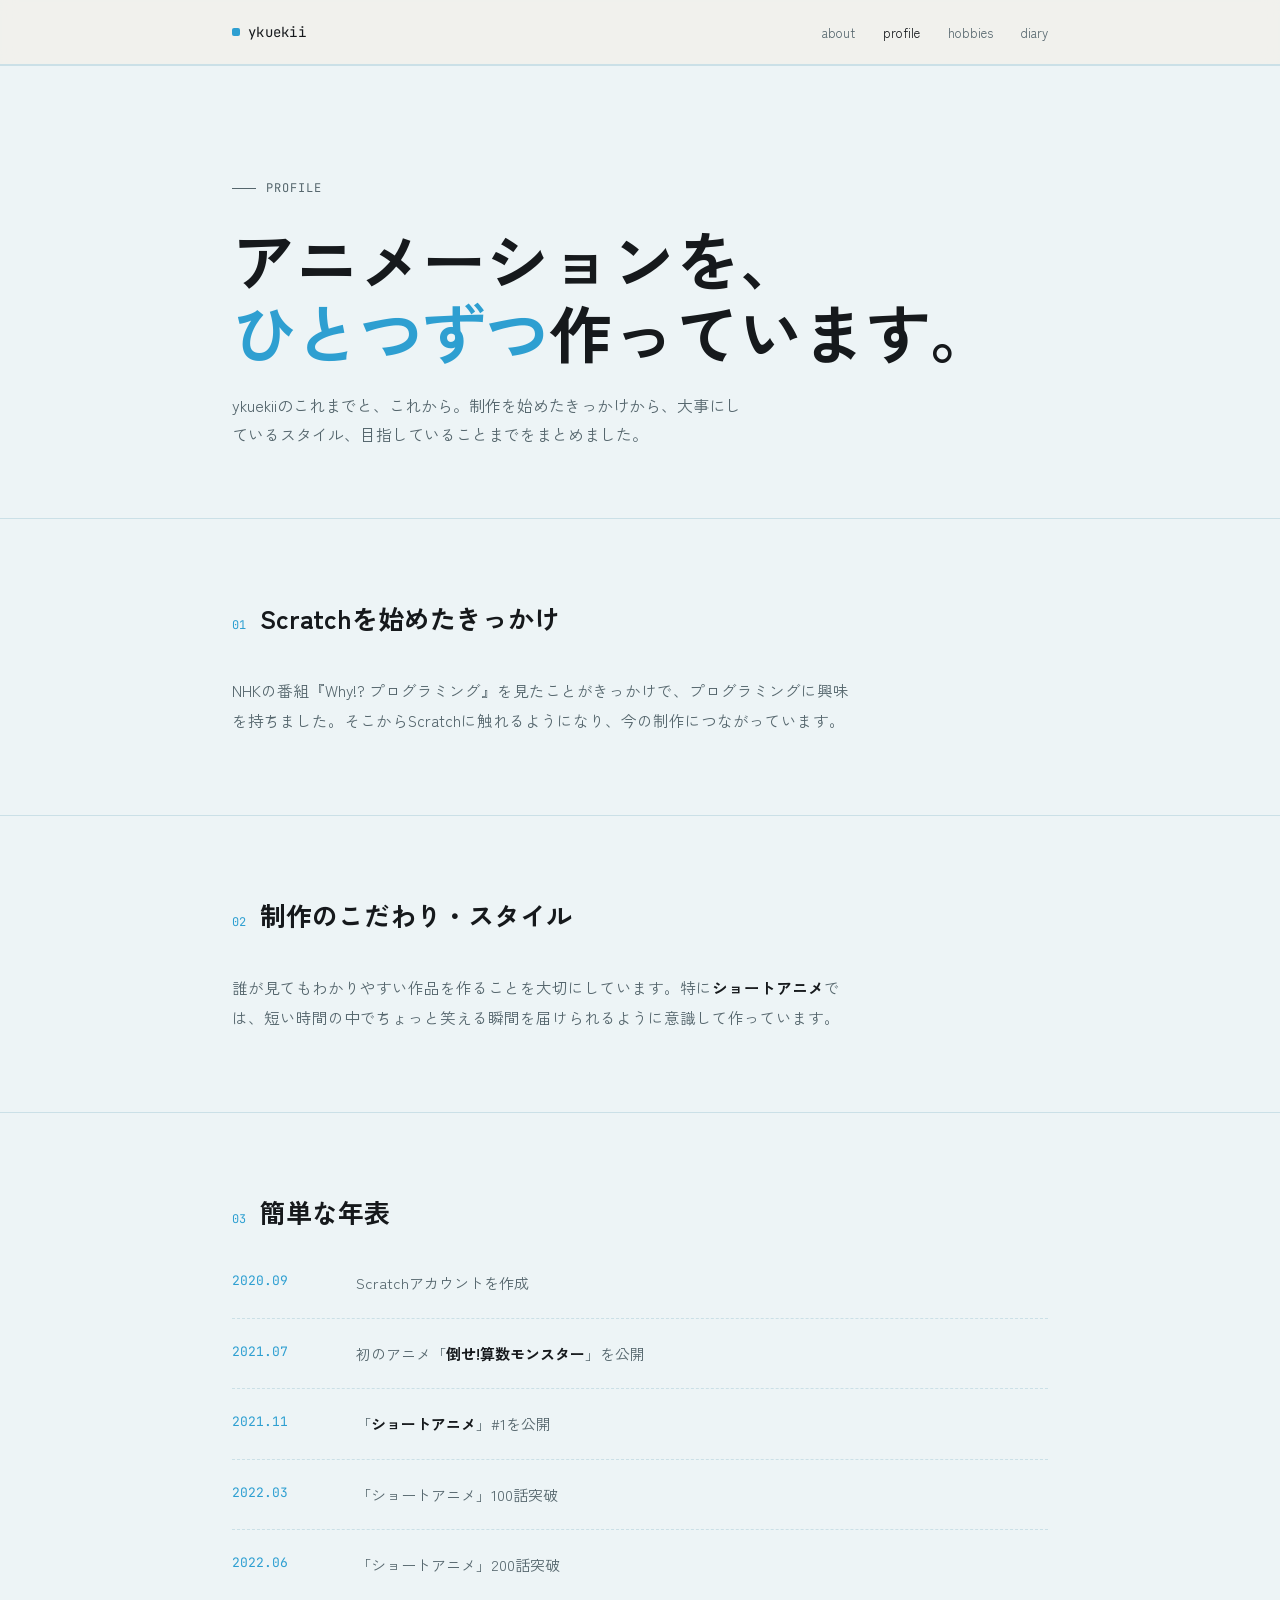
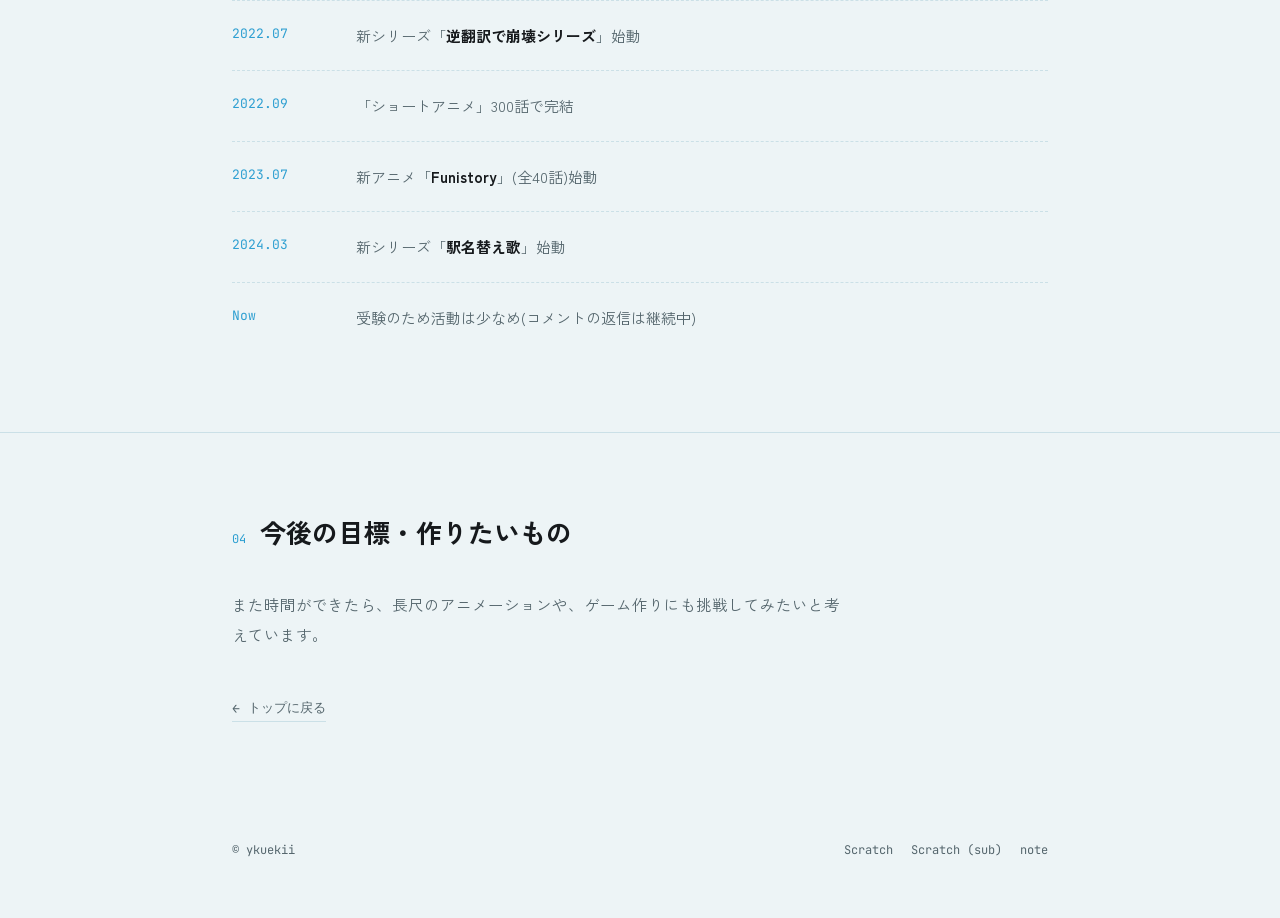
==== about.html @ 0d8f15a8 "Add files via upload" ====
<!DOCTYPE html>
<html lang="ja">
<head>
<meta charset="UTF-8">
<meta name="viewport" content="width=device-width, initial-scale=1.0">
<title>profile — ykuekii</title>
<style>
  @import url('https://fonts.googleapis.com/css2?family=Zen+Kaku+Gothic+New:wght@500;700&family=Space+Grotesk:wght@400;500&family=JetBrains+Mono:wght@400;500&display=swap');

  :root{
    --bg: #EDF4F6;
    --ink: #16191C;
    --ink-soft: #55666D;
    --accent: #2E9FD1;
    --line: #CBE0E7;
    --card: #F7FBFC;
  }

  *{ margin:0; padding:0; box-sizing:border-box; }
  html{ scroll-behavior: smooth; }

  body{
    background: var(--bg);
    color: var(--ink);
    font-family: 'Zen Kaku Gothic New', 'Space Grotesk', sans-serif;
    -webkit-font-smoothing: antialiased;
    overflow-x: hidden;
  }

  ::selection{ background: var(--accent); color: var(--ink); }
  a{ color: inherit; text-decoration: none; }

  .wrap{
    max-width: 880px;
    margin: 0 auto;
    padding: 0 32px;
  }

  /* ---------- NAV ---------- */
  header{
    position: sticky;
    top: 0;
    z-index: 20;
    background: rgba(241,240,236,0.85);
    backdrop-filter: blur(8px);
    border-bottom: 1px solid var(--line);
  }
  nav.wrap{
    display:flex;
    align-items:center;
    justify-content: space-between;
    height: 64px;
  }
  .logo{
    font-family: 'JetBrains Mono', monospace;
    font-size: 14px;
    letter-spacing: 0.02em;
    display:flex;
    align-items:center;
    gap:8px;
  }
  .logo .dot{
    width:8px; height:8px;
    background: var(--accent);
    display:inline-block;
    border-radius: 2px;
  }
  .navlinks{
    display:flex;
    gap: 28px;
    font-size: 13px;
    color: var(--ink-soft);
  }
  .navlinks a{ transition: color .2s ease; }
  .navlinks a:hover{ color: var(--ink); }
  .navlinks a.current{ color: var(--ink); }

  /* ---------- PAGE HEAD ---------- */
  .pagehead{
    padding: 90px 0 70px;
  }
  .pagehead .eyebrow{
    font-family: 'JetBrains Mono', monospace;
    font-size: 12px;
    color: var(--ink-soft);
    letter-spacing: 0.08em;
    text-transform: uppercase;
    margin-bottom: 22px;
    display:flex;
    align-items:center;
    gap: 10px;
  }
  .pagehead .eyebrow::before{
    content:'';
    width: 24px; height: 1px;
    background: var(--ink-soft);
  }
  .pagehead h1{
    font-weight: 700;
    font-size: clamp(38px, 7vw, 64px);
    line-height: 1.15;
    letter-spacing: -0.01em;
  }
  .pagehead h1 .accent{ color: var(--accent); }
  .pagehead p{
    margin-top: 22px;
    max-width: 520px;
    font-size: 16px;
    line-height: 1.8;
    color: var(--ink-soft);
  }

  /* ---------- SECTION ---------- */
  section{ padding: 80px 0; border-top: 1px solid var(--line); }
  .sectionhead{
    display:flex;
    align-items: baseline;
    gap: 14px;
    margin-bottom: 40px;
  }
  .sectionhead .num{
    font-family: 'JetBrains Mono', monospace;
    font-size: 12px;
    color: var(--accent);
  }
  .sectionhead h2{
    font-weight: 700;
    font-size: 26px;
  }
  .sectionbody{
    max-width: 620px;
    font-size: 15.5px;
    line-height: 1.9;
    color: var(--ink-soft);
  }
  .sectionbody strong{ color: var(--ink); font-weight: 700; }

  /* ---------- TIMELINE ---------- */
  .timeline{
    display:flex;
    flex-direction: column;
  }
  .tl-row{
    display:grid;
    grid-template-columns: 100px 1fr;
    gap: 24px;
    padding: 22px 0;
    border-bottom: 1px dashed var(--line);
  }
  .tl-row:first-child{ padding-top: 0; }
  .tl-row:last-child{ border-bottom: none; }
  .tl-row .when{
    font-family: 'JetBrains Mono', monospace;
    font-size: 13px;
    color: var(--accent);
    padding-top: 2px;
  }
  .tl-row .what{
    font-size: 15px;
    line-height: 1.7;
    color: var(--ink-soft);
  }
  .tl-row .what strong{ color: var(--ink); font-weight: 700; }

  /* ---------- BACK LINK ---------- */
  .back-link{
    display:inline-flex;
    align-items:center;
    gap: 8px;
    margin-top: 50px;
    font-family: 'JetBrains Mono', monospace;
    font-size: 13px;
    color: var(--ink-soft);
    border-bottom: 1px solid var(--line);
    padding-bottom: 4px;
    transition: color .2s ease, border-color .2s ease;
  }
  .back-link::before{ content: '←'; transition: transform .2s ease; }
  .back-link:hover{ color: var(--ink); border-color: var(--ink); }
  .back-link:hover::before{ transform: translateX(-4px); }

  footer{
    padding: 40px 0 60px;
    font-family: 'JetBrains Mono', monospace;
    font-size: 12px;
    color: var(--ink-soft);
    display:flex;
    justify-content: space-between;
  }
  footer a{ transition: color .2s ease; }
  footer a:hover{ color: var(--ink); }

  .reveal{
    opacity: 0;
    transform: translateY(18px);
    transition: opacity .7s ease, transform .7s ease;
  }
  .reveal.in{ opacity: 1; transform: translateY(0); }

  @media (prefers-reduced-motion: reduce){
    .reveal{ opacity:1; transform:none; transition:none; }
  }

  @media (max-width: 700px){
    .tl-row{ grid-template-columns: 70px 1fr; gap: 16px; }
    .navlinks{ gap: 16px; }
    .pagehead{ padding: 70px 0 50px; }
  }

  :focus-visible{
    outline: 2px solid var(--accent);
    outline-offset: 3px;
  }
</style>
</head>
<body>

<header>
  <nav class="wrap">
    <a class="logo" href="index.html"><span class="dot"></span>ykuekii</a>
    <div class="navlinks">
      <a href="index.html#intro">about</a>
      <a href="about.html" class="current">profile</a>
      <a href="hobbies.html">hobbies</a>
      <a href="diary.html">diary</a>
    </div>
  </nav>
</header>

<section class="pagehead">
  <div class="wrap">
    <p class="eyebrow">Profile</p>
    <h1>アニメーションを、<br><span class="accent">ひとつずつ</span>作っています。</h1>
    <p>ykuekiiのこれまでと、これから。制作を始めたきっかけから、大事にしているスタイル、目指していることまでをまとめました。</p>
  </div>
</section>

<section id="start">
  <div class="wrap">
    <div class="sectionhead reveal">
      <span class="num">01</span>
      <h2>Scratchを始めたきっかけ</h2>
    </div>
    <div class="sectionbody reveal">
      <p>NHKの番組『Why!? プログラミング』を見たことがきっかけで、プログラミングに興味を持ちました。そこからScratchに触れるようになり、今の制作につながっています。</p>
    </div>
  </div>
</section>

<section id="style">
  <div class="wrap">
    <div class="sectionhead reveal">
      <span class="num">02</span>
      <h2>制作のこだわり・スタイル</h2>
    </div>
    <div class="sectionbody reveal">
      <p>誰が見てもわかりやすい作品を作ることを大切にしています。特に<strong>ショートアニメ</strong>では、短い時間の中でちょっと笑える瞬間を届けられるように意識して作っています。</p>
    </div>
  </div>
</section>

<section id="timeline">
  <div class="wrap">
    <div class="sectionhead reveal">
      <span class="num">03</span>
      <h2>簡単な年表</h2>
    </div>
    <div class="timeline reveal">
      <div class="tl-row">
        <div class="when">2020.09</div>
        <div class="what">Scratchアカウントを作成</div>
      </div>
      <div class="tl-row">
        <div class="when">2021.07</div>
        <div class="what">初のアニメ「<strong>倒せ!算数モンスター</strong>」を公開</div>
      </div>
      <div class="tl-row">
        <div class="when">2021.11</div>
        <div class="what">「<strong>ショートアニメ</strong>」#1を公開</div>
      </div>
      <div class="tl-row">
        <div class="when">2022.03</div>
        <div class="what">「ショートアニメ」100話突破</div>
      </div>
      <div class="tl-row">
        <div class="when">2022.06</div>
        <div class="what">「ショートアニメ」200話突破</div>
      </div>
      <div class="tl-row">
        <div class="when">2022.07</div>
        <div class="what">新シリーズ「<strong>逆翻訳で崩壊シリーズ</strong>」始動</div>
      </div>
      <div class="tl-row">
        <div class="when">2022.09</div>
        <div class="what">「ショートアニメ」300話で完結</div>
      </div>
      <div class="tl-row">
        <div class="when">2023.07</div>
        <div class="what">新アニメ「<strong>Funistory</strong>」(全40話)始動</div>
      </div>
      <div class="tl-row">
        <div class="when">2024.03</div>
        <div class="what">新シリーズ「<strong>駅名替え歌</strong>」始動</div>
      </div>
      <div class="tl-row">
        <div class="when">Now</div>
        <div class="what">受験のため活動は少なめ(コメントの返信は継続中)</div>
      </div>
    </div>
  </div>
</section>

<section id="goal">
  <div class="wrap">
    <div class="sectionhead reveal">
      <span class="num">04</span>
      <h2>今後の目標・作りたいもの</h2>
    </div>
    <div class="sectionbody reveal">
      <p>また時間ができたら、長尺のアニメーションや、ゲーム作りにも挑戦してみたいと考えています。</p>
    </div>
    <a class="back-link reveal" href="index.html">トップに戻る</a>
  </div>
</section>

<footer>
  <div class="wrap" style="display:flex; justify-content:space-between; align-items:flex-start; width:100%; flex-wrap:wrap; gap:16px;">
    <span>© ykuekii</span>
    <div style="display:flex; gap:18px; flex-wrap:wrap;">
      <a href="https://scratch.mit.edu/users/ykuekii/" target="_blank" rel="noopener">Scratch</a>
      <a href="https://scratch.mit.edu/users/-sub-ykuekii-/" target="_blank" rel="noopener">Scratch (sub)</a>
      <a href="https://note.com/yukkkun" target="_blank" rel="noopener">note</a>
    </div>
  </div>
</footer>

<script>
  const items = document.querySelectorAll('.reveal');
  const io = new IntersectionObserver((entries)=>{
    entries.forEach(e=>{
      if(e.isIntersecting){
        e.target.classList.add('in');
        io.unobserve(e.target);
      }
    });
  }, { threshold: 0.15 });
  items.forEach(i=>io.observe(i));
</script>

</body>
</html>
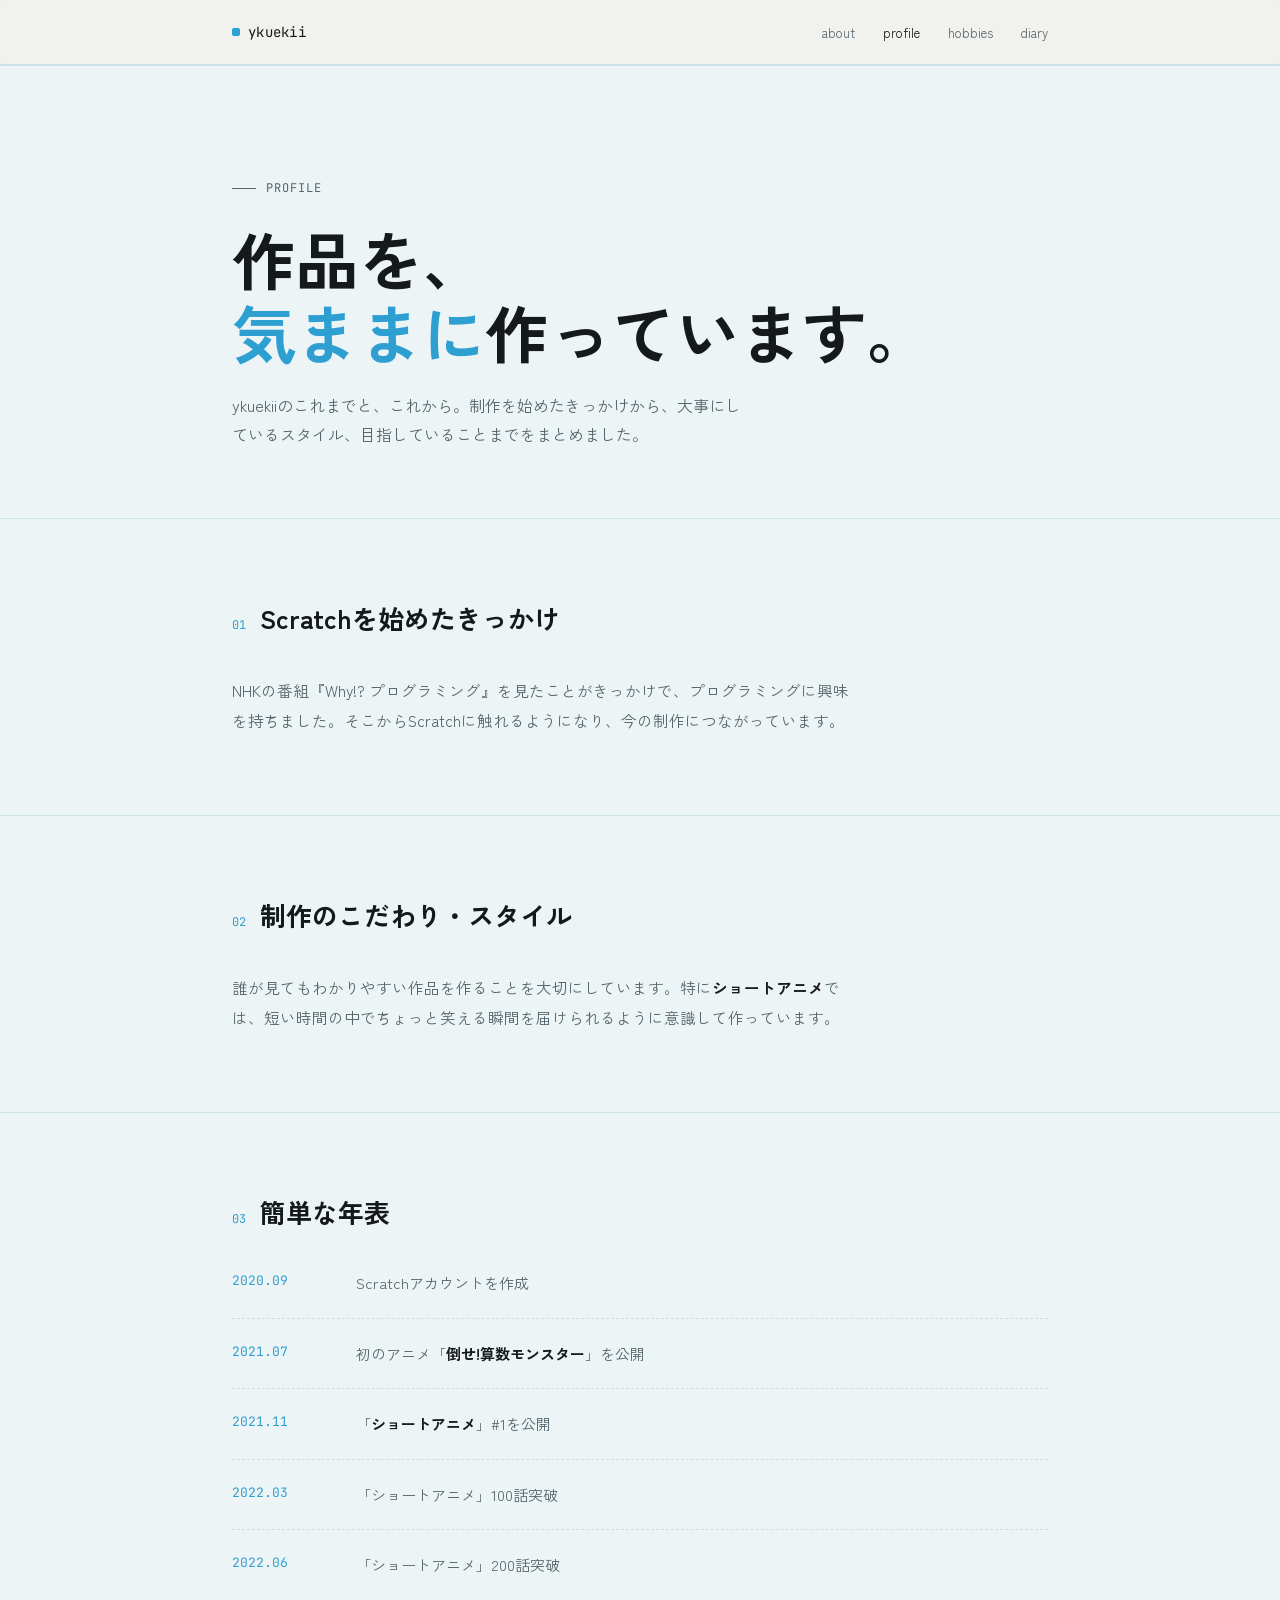
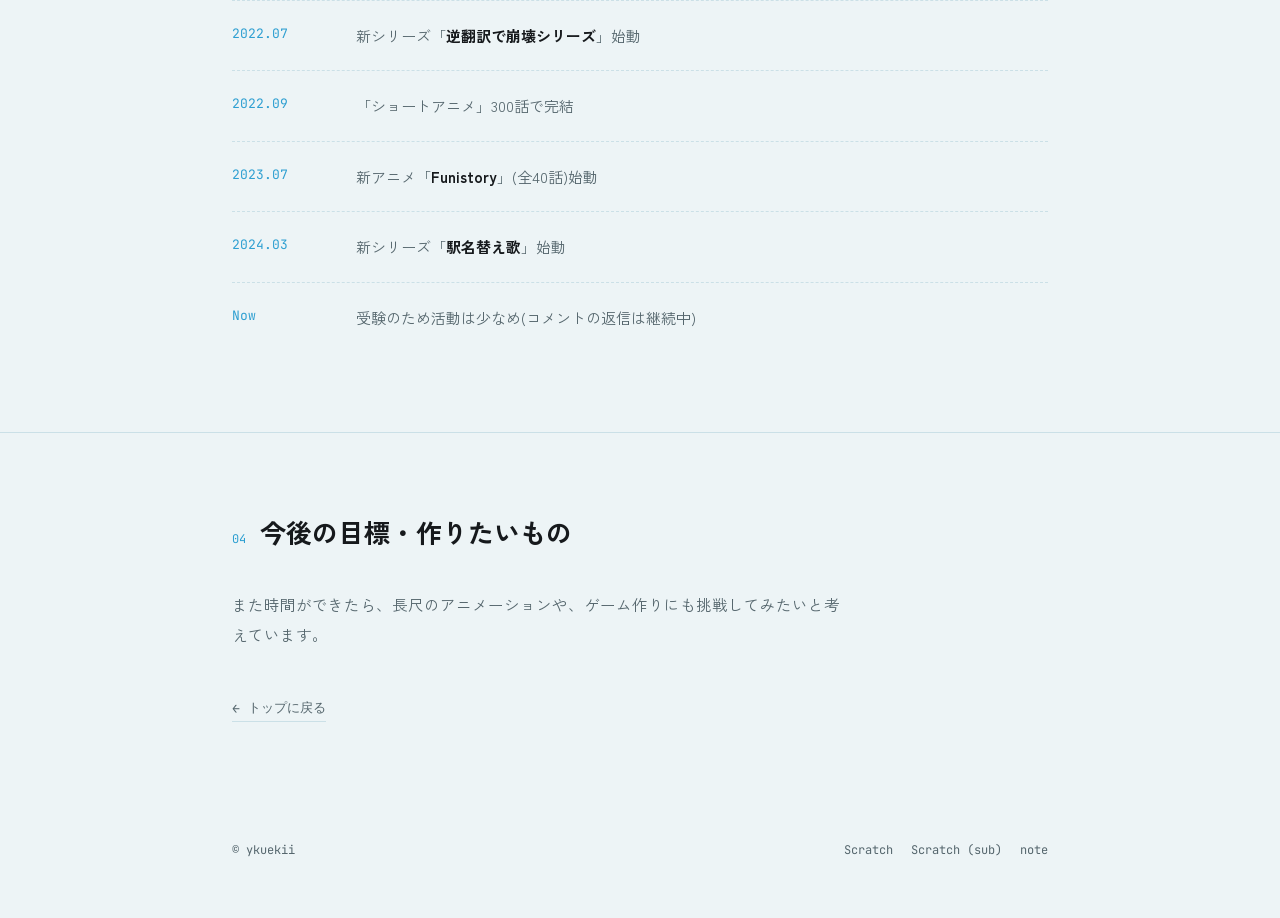
==== commit 55cec238: "Update about.html" ====
--- a/about.html
+++ b/about.html
@@ -230,7 +230,7 @@
 <section class="pagehead">
   <div class="wrap">
     <p class="eyebrow">Profile</p>
-    <h1>アニメーションを、<br><span class="accent">ひとつずつ</span>作っています。</h1>
+    <h1>作品を、<br><span class="accent">気ままに</span>作っています。</h1>
     <p>ykuekiiのこれまでと、これから。制作を始めたきっかけから、大事にしているスタイル、目指していることまでをまとめました。</p>
   </div>
 </section>
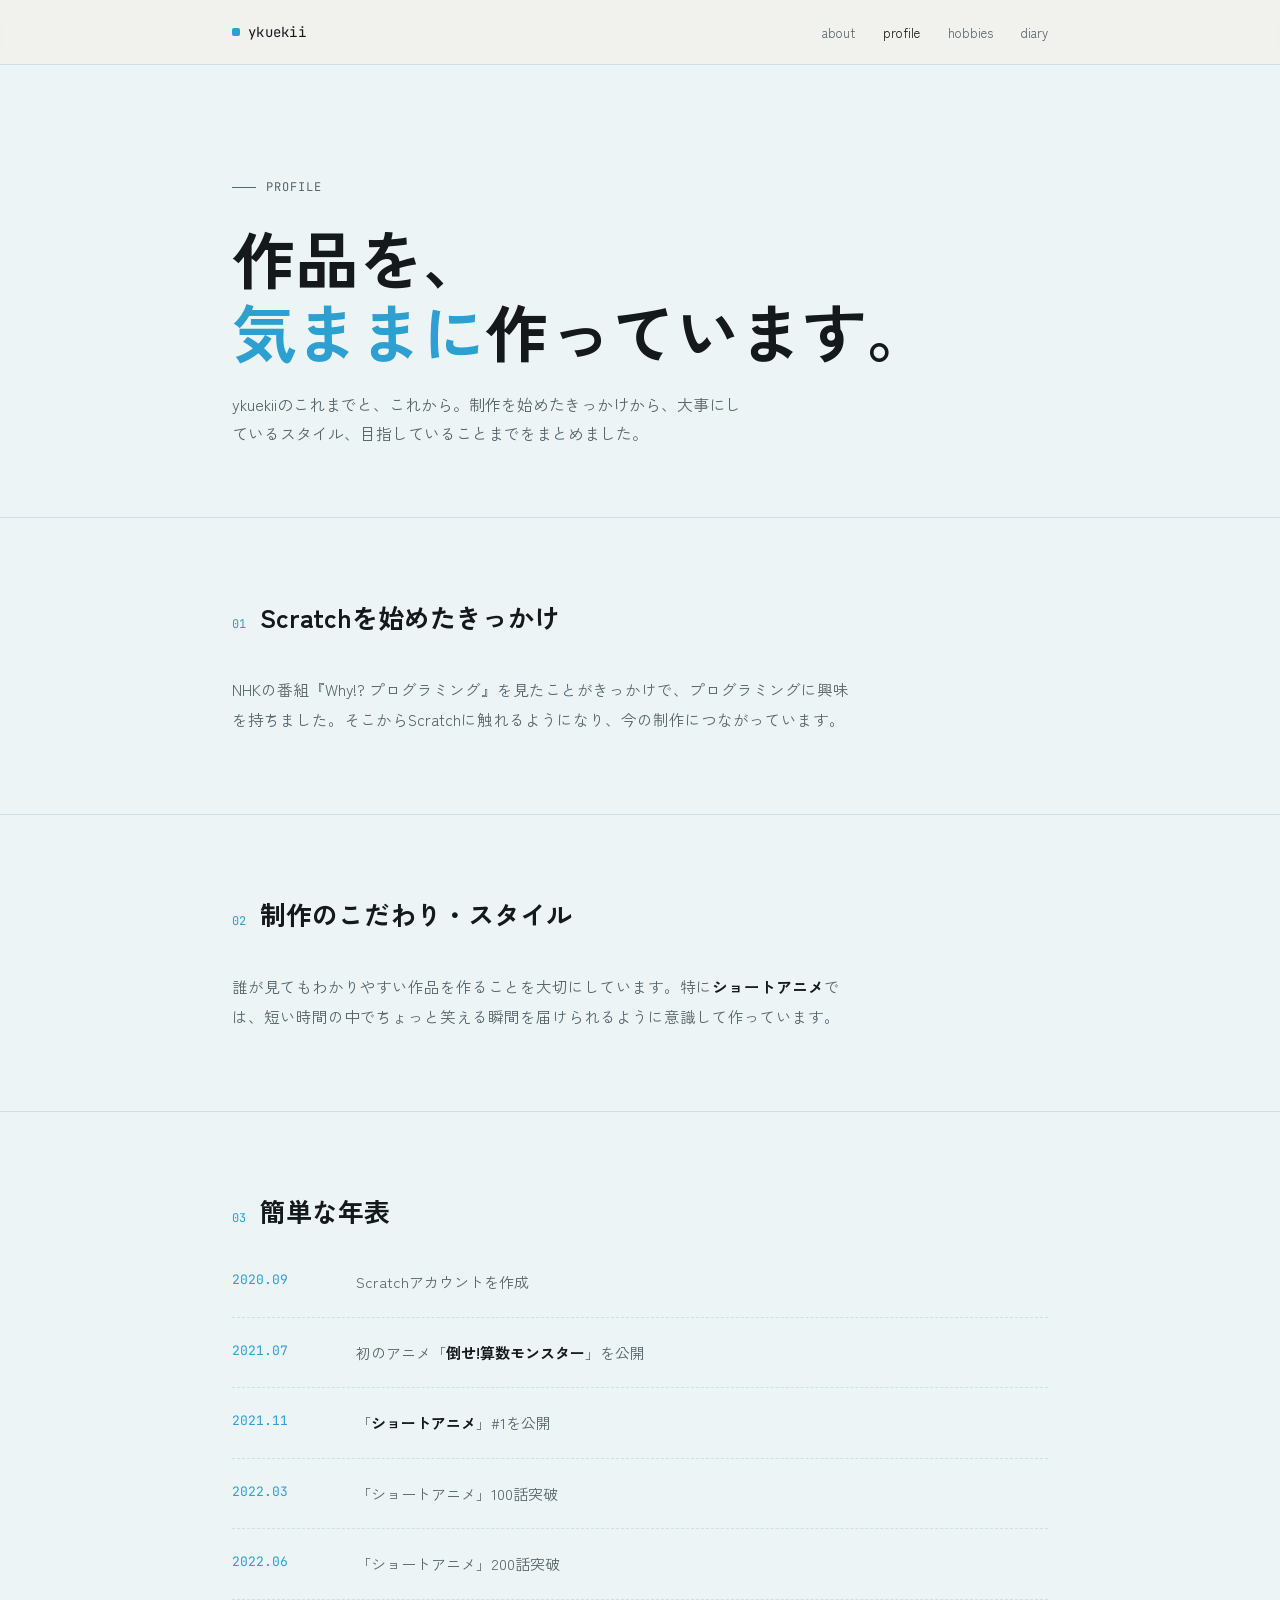
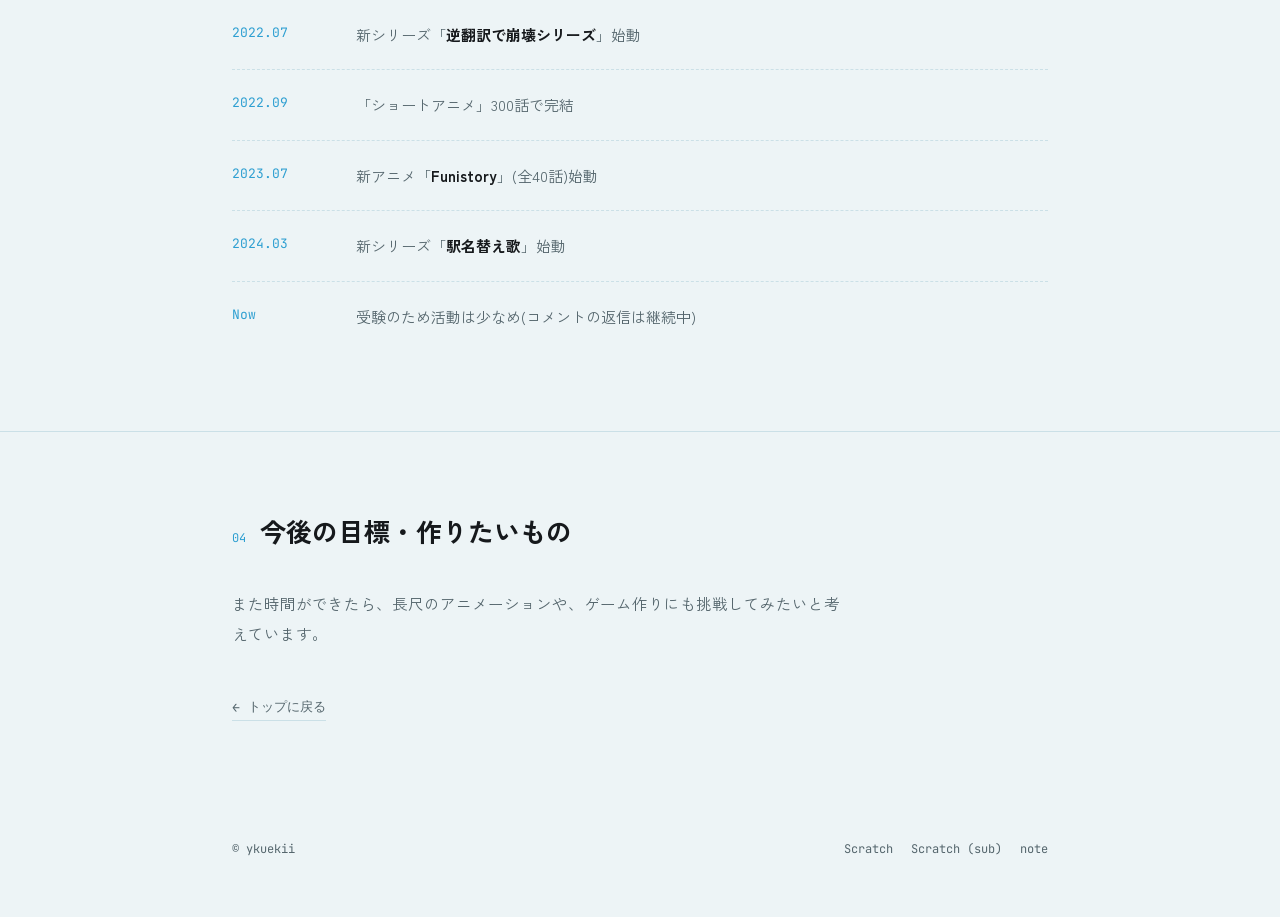
==== commit aa6e0558: "CSSとJSを別ファイルに分離 (作業ごとにコミットを分けないという、Gitの間違った使い方のお手本)" ====
--- a/about.html
+++ b/about.html
@@ -4,129 +4,8 @@
 <meta charset="UTF-8">
 <meta name="viewport" content="width=device-width, initial-scale=1.0">
 <title>profile — ykuekii</title>
+<link rel="stylesheet" href="/common.css">
 <style>
-  @import url('https://fonts.googleapis.com/css2?family=Zen+Kaku+Gothic+New:wght@500;700&family=Space+Grotesk:wght@400;500&family=JetBrains+Mono:wght@400;500&display=swap');
-
-  :root{
-    --bg: #EDF4F6;
-    --ink: #16191C;
-    --ink-soft: #55666D;
-    --accent: #2E9FD1;
-    --line: #CBE0E7;
-    --card: #F7FBFC;
-  }
-
-  *{ margin:0; padding:0; box-sizing:border-box; }
-  html{ scroll-behavior: smooth; }
-
-  body{
-    background: var(--bg);
-    color: var(--ink);
-    font-family: 'Zen Kaku Gothic New', 'Space Grotesk', sans-serif;
-    -webkit-font-smoothing: antialiased;
-    overflow-x: hidden;
-  }
-
-  ::selection{ background: var(--accent); color: var(--ink); }
-  a{ color: inherit; text-decoration: none; }
-
-  .wrap{
-    max-width: 880px;
-    margin: 0 auto;
-    padding: 0 32px;
-  }
-
-  /* ---------- NAV ---------- */
-  header{
-    position: sticky;
-    top: 0;
-    z-index: 20;
-    background: rgba(241,240,236,0.85);
-    backdrop-filter: blur(8px);
-    border-bottom: 1px solid var(--line);
-  }
-  nav.wrap{
-    display:flex;
-    align-items:center;
-    justify-content: space-between;
-    height: 64px;
-  }
-  .logo{
-    font-family: 'JetBrains Mono', monospace;
-    font-size: 14px;
-    letter-spacing: 0.02em;
-    display:flex;
-    align-items:center;
-    gap:8px;
-  }
-  .logo .dot{
-    width:8px; height:8px;
-    background: var(--accent);
-    display:inline-block;
-    border-radius: 2px;
-  }
-  .navlinks{
-    display:flex;
-    gap: 28px;
-    font-size: 13px;
-    color: var(--ink-soft);
-  }
-  .navlinks a{ transition: color .2s ease; }
-  .navlinks a:hover{ color: var(--ink); }
-  .navlinks a.current{ color: var(--ink); }
-
-  /* ---------- PAGE HEAD ---------- */
-  .pagehead{
-    padding: 90px 0 70px;
-  }
-  .pagehead .eyebrow{
-    font-family: 'JetBrains Mono', monospace;
-    font-size: 12px;
-    color: var(--ink-soft);
-    letter-spacing: 0.08em;
-    text-transform: uppercase;
-    margin-bottom: 22px;
-    display:flex;
-    align-items:center;
-    gap: 10px;
-  }
-  .pagehead .eyebrow::before{
-    content:'';
-    width: 24px; height: 1px;
-    background: var(--ink-soft);
-  }
-  .pagehead h1{
-    font-weight: 700;
-    font-size: clamp(38px, 7vw, 64px);
-    line-height: 1.15;
-    letter-spacing: -0.01em;
-  }
-  .pagehead h1 .accent{ color: var(--accent); }
-  .pagehead p{
-    margin-top: 22px;
-    max-width: 520px;
-    font-size: 16px;
-    line-height: 1.8;
-    color: var(--ink-soft);
-  }
-
-  /* ---------- SECTION ---------- */
-  section{ padding: 80px 0; border-top: 1px solid var(--line); }
-  .sectionhead{
-    display:flex;
-    align-items: baseline;
-    gap: 14px;
-    margin-bottom: 40px;
-  }
-  .sectionhead .num{
-    font-family: 'JetBrains Mono', monospace;
-    font-size: 12px;
-    color: var(--accent);
-  }
-  .sectionhead h2{
-    font-weight: 700;
-    font-size: 26px;
-  }
   .sectionbody{
     max-width: 620px;
     font-size: 15.5px;
@@ -179,41 +58,12 @@
   .back-link:hover{ color: var(--ink); border-color: var(--ink); }
   .back-link:hover::before{ transform: translateX(-4px); }
 
-  footer{
-    padding: 40px 0 60px;
-    font-family: 'JetBrains Mono', monospace;
-    font-size: 12px;
-    color: var(--ink-soft);
-    display:flex;
-    justify-content: space-between;
-  }
-  footer a{ transition: color .2s ease; }
-  footer a:hover{ color: var(--ink); }
-
-  .reveal{
-    opacity: 0;
-    transform: translateY(18px);
-    transition: opacity .7s ease, transform .7s ease;
-  }
-  .reveal.in{ opacity: 1; transform: translateY(0); }
-
-  @media (prefers-reduced-motion: reduce){
-    .reveal{ opacity:1; transform:none; transition:none; }
-  }
-
   @media (max-width: 700px){
     .tl-row{ grid-template-columns: 70px 1fr; gap: 16px; }
-    .navlinks{ gap: 16px; }
-    .pagehead{ padding: 70px 0 50px; }
-  }
-
-  :focus-visible{
-    outline: 2px solid var(--accent);
-    outline-offset: 3px;
   }
 </style>
 </head>
-<body>
+<body data-page="about">
 
 <header>
   <nav class="wrap">
@@ -227,7 +77,7 @@
   </nav>
 </header>
 
-<section class="pagehead">
+<section class="hero">
   <div class="wrap">
     <p class="eyebrow">Profile</p>
     <h1>作品を、<br><span class="accent">気ままに</span>作っています。</h1>
@@ -324,9 +174,9 @@
 </section>
 
 <footer>
-  <div class="wrap" style="display:flex; justify-content:space-between; align-items:flex-start; width:100%; flex-wrap:wrap; gap:16px;">
+  <div class="wrap">
     <span>© ykuekii</span>
-    <div style="display:flex; gap:18px; flex-wrap:wrap;">
+    <div>
       <a href="https://scratch.mit.edu/users/ykuekii/" target="_blank" rel="noopener">Scratch</a>
       <a href="https://scratch.mit.edu/users/-sub-ykuekii-/" target="_blank" rel="noopener">Scratch (sub)</a>
       <a href="https://note.com/yukkkun" target="_blank" rel="noopener">note</a>
@@ -334,18 +184,7 @@
   </div>
 </footer>
 
-<script>
-  const items = document.querySelectorAll('.reveal');
-  const io = new IntersectionObserver((entries)=>{
-    entries.forEach(e=>{
-      if(e.isIntersecting){
-        e.target.classList.add('in');
-        io.unobserve(e.target);
-      }
-    });
-  }, { threshold: 0.15 });
-  items.forEach(i=>io.observe(i));
-</script>
+<script src="reveal-anim.js"></script>
 
 </body>
 </html>
--- a/common.css
+++ b/common.css
@@ -0,0 +1,225 @@
+@import url("https://fonts.googleapis.com/css2?family=Zen+Kaku+Gothic+New:wght@500;700&family=Space+Grotesk:wght@400;500&family=JetBrains+Mono:wght@400;500&display=swap");
+
+:root {
+  --bg: #edf4f6;
+  --ink: #16191c;
+  --ink-soft: #55666d;
+  --accent: #2e9fd1;
+  --line: #cbe0e7;
+  --card: #f7fbfc;
+}
+
+*{ margin:0; padding:0; box-sizing:border-box; }
+html{ scroll-behavior: smooth; }
+
+body {
+  background: var(--bg);
+  color: var(--ink);
+  font-family: 'Zen Kaku Gothic New', 'Space Grotesk', sans-serif;
+  -webkit-font-smoothing: antialiased;
+  overflow-x: hidden;
+}
+
+::selection{ background: var(--accent); color: var(--ink); }
+body:is([data-page="hobbies"], [data-page="diary"]) ::selection{ color: #fff; }
+
+a{ color: inherit; text-decoration: none; }
+
+.wrap{
+  max-width: 880px;
+  margin: 0 auto;
+  padding: 0 32px;
+}
+
+body[data-page="diary"] .wrap:not(nav, footer > div) { max-width: 760px; }
+
+
+
+header{
+  position: sticky;
+  top: 0;
+  z-index: 20;
+  background: rgba(241,240,236,0.85);
+  backdrop-filter: blur(8px);
+  border-bottom: 1px solid var(--line);
+}
+body:is([data-page="hobbies"], [data-page="diary"]) header { background: rgba(237,244,246,0.85); }
+nav.wrap{
+  display:flex;
+  align-items:center;
+  justify-content: space-between;
+  height: 64px;
+}
+.logo{
+  font-family: 'JetBrains Mono', monospace;
+  font-size: 14px;
+  letter-spacing: 0.02em;
+  display:flex;
+  align-items:center;
+  gap:8px;
+}
+.logo .dot{
+  width:8px; height:8px;
+  background: var(--accent);
+  display:inline-block;
+  border-radius: 2px;
+}
+.navlinks{
+  display:flex;
+  gap: 28px;
+  font-size: 13px;
+  color: var(--ink-soft);
+}
+.navlinks a{ transition: color .2s ease; }
+body[data-page="index"] .navlinks a{ position:relative; }
+body[data-page="index"] .hero{ position: relative; }
+.navlinks a:hover{ color: var(--ink); }
+body:not([data-page="index"]) .navlinks a.current { color: var(--ink); }
+.hero{ padding: 90px 0 70px; }
+body[data-page="index"] .hero{ padding: 120px 0 100px; }
+body[data-page="diary"] .hero{ padding: 90px 0 60px; }
+.hero .eyebrow{
+  font-family: 'JetBrains Mono', monospace;
+  font-size: 12px;
+  color: var(--ink-soft);
+  letter-spacing: 0.08em;
+  text-transform: uppercase;
+  margin-bottom: 22px;
+  display:flex;
+  align-items:center;
+  gap: 10px;
+}
+.hero .eyebrow::before{
+  content:'';
+  width: 24px; height: 1px;
+  background: var(--ink-soft);
+}
+.hero h1{
+  font-weight: 700;
+  font-size: clamp(38px, 7vw, 64px);
+  line-height: 1.15;
+  letter-spacing: -0.01em;
+}
+body[data-page="index"] .hero h1{
+  font-family: 'Zen Kaku Gothic New', 'Space Grotesk', sans-serif;
+  font-weight: 500;
+  font-size: clamp(48px, 9vw, 92px);
+  line-height: 1.02;
+}
+body[data-page="diary"] .hero h1{ font-size: clamp(38px, 7vw, 60px); }
+.hero h1 .accent{ color: var(--accent); }
+body[data-page="index"] .hero h1 em{
+  font-style: normal;
+  font-weight: 700;
+  color: var(--accent);
+}
+.hero p{
+  margin-top: 22px;
+  max-width: 520px;
+  font-size: 16px;
+  line-height: 1.8;
+  color: var(--ink-soft);
+}
+body[data-page="index"] .hero p{
+  margin-top: 26px;
+  max-width: 480px;
+  &:not(.eyebrow){ font-size: 17px; }
+  line-height: 1.7;
+}
+body[data-page="diary"] .hero p:not(.eyebrow){
+  max-width: 480px;
+  font-size: 15.5px;
+}
+.blockrow{
+    margin-top: 46px;
+    display:flex;
+    gap: 6px;
+  }
+.blockrow span{
+  width: 26px; height: 10px;
+  background: var(--line);
+  border-radius: 2px;
+  animation: grow 2.4s ease-in-out infinite;
+}
+.blockrow span:nth-child(1){ background: var(--accent); animation-delay: 0s; }
+.blockrow span:nth-child(2){ animation-delay: .15s; }
+.blockrow span:nth-child(3){ animation-delay: .3s; }
+.blockrow span:nth-child(4){ animation-delay: .45s; }
+.blockrow span:nth-child(5){ animation-delay: .6s; }
+@keyframes grow{
+  0%, 100%{ opacity: .35; }
+  50%{ opacity: 1; }
+}
+body:not([data-page="diary"]) > section:not(:first-of-type){ padding: 80px 0; border-top: 1px solid var(--line); }
+body[data-page="index"] > section:not(:first-of-type){ padding: 90px 0; }
+
+.sectionhead{
+  display:flex;
+  align-items: baseline;
+  gap: 14px;
+  margin-bottom: 40px;
+}
+body[data-page="index"] .sectionhead{ margin-bottom: 48px; }
+.sectionhead .num{
+  font-family: 'JetBrains Mono', monospace;
+  font-size: 12px;
+  color: var(--accent);
+}
+.sectionhead h2{
+  font-weight: 700;
+  font-size: 26px;
+}
+body[data-page="index"] .sectionhead h2{
+  font-family: 'Zen Kaku Gothic New', 'Space Grotesk', sans-serif;
+  font-weight: 500;
+  font-size: 30px;
+}
+
+footer{
+  padding: 40px 0 60px;
+  font-family: 'JetBrains Mono', monospace;
+  font-size: 12px;
+  color: var(--ink-soft);
+}
+body:not([data-page="diary"]) footer{ display:flex; justify-content: space-between; }
+footer .wrap{
+  display:flex;
+  justify-content:space-between;
+  align-items:flex-start;
+  width:100%;
+  flex-wrap:wrap;
+  gap:16px;
+  > div {
+    display:flex;
+    gap:18px;
+    flex-wrap:wrap;
+  }
+}
+
+footer a{ transition: color .2s ease; }
+footer a:hover{ color: var(--ink); }
+
+.reveal{
+  opacity: 0;
+  transform: translateY(18px);
+  transition: opacity .7s ease, transform .7s ease;
+  :where(body[data-page="diary"]) & { transform: translateY(14px); transition: opacity .6s ease, transform .6s ease; }
+}
+.reveal.in{ opacity: 1; transform: translateY(0); }
+
+@media (prefers-reduced-motion: reduce){
+  .reveal{ opacity:1; transform:none; transition:none; }
+  .blockrow span{ animation: none; opacity: .8; }
+}
+
+@media (max-width: 700px){
+  .navlinks{ gap: 16px; }
+  .hero{ padding: 70px 0 50px; }
+  body[data-page="index"] .hero{ padding: 90px 0 70px; }
+  body[data-page="diary"] .hero{ padding: 70px 0 40px; }
+}
+
+:focus-visible{
+  outline: 2px solid var(--accent);
+  outline-offset: 3px;
+}
